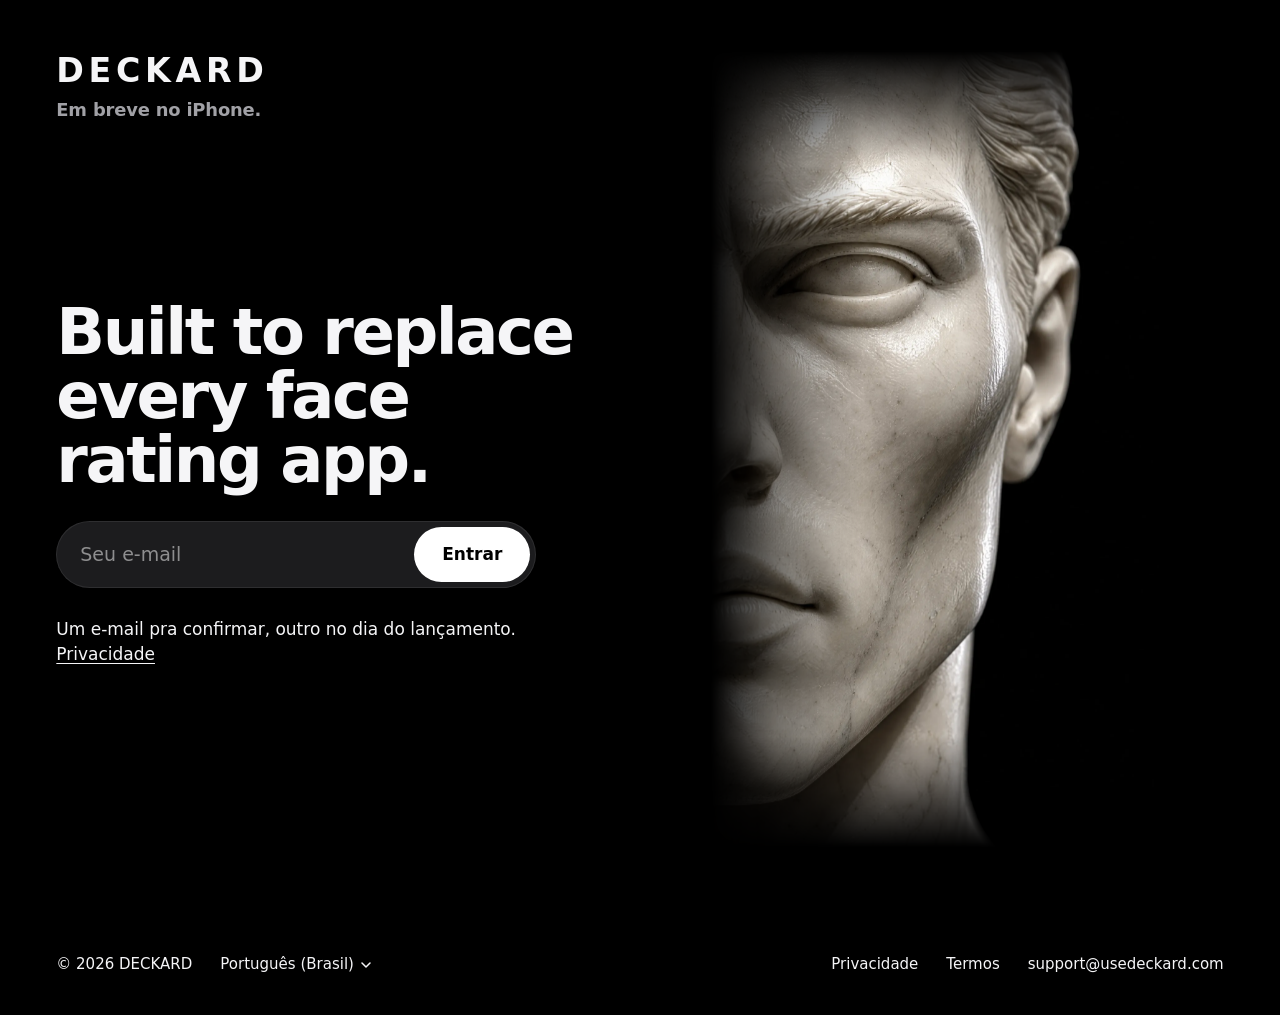
==== br/index.html @ 777c47ad "DECKARD: the website, the Terms of Use and the Privacy Policy" ====
<!doctype html>
<html lang="pt-BR" data-lang="pt-BR" data-locale="pt-BR">
<head>
<meta charset="utf-8">
<meta name="viewport" content="width=device-width, initial-scale=1, viewport-fit=cover">
<title>DECKARD</title>
<meta name="description" content="Built to replace every face rating app. Em breve no iPhone.">
<meta name="theme-color" content="#000000">
<meta name="color-scheme" content="dark">
<meta property="og:type" content="website">
<meta property="og:title" content="DECKARD">
<meta property="og:description" content="Built to replace every face rating app. Em breve no iPhone.">
<meta property="og:url" content="https://usedeckard.com/br/">
<meta property="og:image" content="https://usedeckard.com/og.jpg">
<meta property="og:image:width" content="1200">
<meta property="og:image:height" content="630">
<meta name="twitter:card" content="summary_large_image">
<!-- langs:head -->
<link rel="alternate" hreflang="en" href="https://usedeckard.com/">
<link rel="alternate" hreflang="es-ES" href="https://usedeckard.com/es/">
<link rel="alternate" hreflang="es-419" href="https://usedeckard.com/latam/">
<link rel="alternate" hreflang="de" href="https://usedeckard.com/de/">
<link rel="alternate" hreflang="fr" href="https://usedeckard.com/fr/">
<link rel="alternate" hreflang="it" href="https://usedeckard.com/it/">
<link rel="alternate" hreflang="pt-BR" href="https://usedeckard.com/br/">
<link rel="alternate" hreflang="x-default" href="https://usedeckard.com/">
<!-- /langs:head -->
<link rel="icon" href="/favicon.png">
<link rel="apple-touch-icon" href="/assets/apple-touch-icon.png">
<link rel="preconnect" href="https://qlsidnowsqpfovdvyhog.supabase.co" crossorigin>
<link rel="preload" as="image" href="/img/macro.webp" fetchpriority="high">
<link rel="stylesheet" href="/site.css?v=59">
<script>document.documentElement.classList.add('js')</script>
</head>
<body>
<!-- usedeckard.com, the prelaunch page (Jaume, 2026-10-09: the redesign's C,
     "and remove the true scan part. that would be perfect"): the name,
     "Coming to iPhone.", the close-up off the edge, "Built to replace every
     face rating app.", the email box. The long page that was here is kept for
     after the launch: git tag website-full-2026-10-09. -->
<main>
  <div class="pic" aria-hidden="true">
    <img class="macro" src="/img/macro.webp" alt="" width="1440" height="2560" fetchpriority="high">
  </div>
  <div class="col">
    <header class="brand">
      <h1 class="wordmark mark">DECKARD</h1>
      <p class="sub">Em breve no iPhone.</p>
    </header>
    <div class="ask">
      <h2 class="headline line">Built to replace every face rating&nbsp;app.</h2>
      <p class="count-line" id="waiting" hidden></p>
      <form class="signup" id="signup" novalidate>
        <label class="sr" for="email">E-mail</label>
        <input id="email" name="email" type="email" inputmode="email" autocomplete="email" autocapitalize="off" spellcheck="false" placeholder="Seu e-mail" required>
        <input class="trap" name="hp" tabindex="-1" autocomplete="off" aria-hidden="true">
        <button type="submit">Entrar</button>
      </form>
      <p class="status" id="status" role="status" aria-live="polite"></p>
      <p class="consent">Um e-mail pra confirmar, outro no dia do lançamento. <a href="https://usedeckard.com/privacy/">Privacidade</a></p>
    </div>
  </div>
</main>

<footer>
  <div class="in">
    <div class="left">
      <span>© 2026 DECKARD</span>
      <!-- langs:menu -->
      <label class="lang"><span class="sr">Idioma</span><span class="cur" aria-hidden="true" lang="pt-BR">Português (Brasil)</span><select id="lang"><option value="en" lang="en" data-href="/">English</option><option value="es" lang="es-ES" data-href="/es/">Español (España)</option><option value="es-419" lang="es-419" data-href="/latam/">Español (Latinoamérica)</option><option value="de" lang="de" data-href="/de/">Deutsch</option><option value="fr" lang="fr" data-href="/fr/">Français</option><option value="it" lang="it" data-href="/it/">Italiano</option><option value="pt-BR" lang="pt-BR" data-href="/br/" selected>Português (Brasil)</option></select></label>
      <!-- /langs:menu -->
    </div>
    <nav aria-label="Privacidade · Termos">
      <a href="https://usedeckard.com/privacy/">Privacidade</a>
      <a href="https://usedeckard.com/terms/">Termos</a>
      <a href="mailto:support@usedeckard.com">support@usedeckard.com</a>
    </nav>
  </div>
</footer>

<div class="sheet" id="sheet" role="dialog" aria-modal="true" aria-labelledby="sheet-title" hidden>
  <div class="sheet-in">
    <h2 class="headline" id="sheet-title"></h2>
    <p class="sheet-line" id="sheet-line"></p>
    <div class="sheet-actions">
      <button type="button" id="sheet-go" hidden></button>
      <button type="button" id="sheet-close" class="quiet">Fechar</button>
    </div>
  </div>
</div>

<script id="t" type="application/json">{"badEmail":"Esse e-mail não parece certo.","check":"Confira {email} pra confirmar seu lugar na fila.","tooMany":"Muitas tentativas daqui. Tente de novo em uma hora.","wrongTryAgain":"Algo deu errado. Tente de novo daqui a pouco.","offline":"Não foi possível conectar ao DECKARD. Confira sua conexão e tente de novo.","waiting":"{n} pessoas esperando.","confirming":"Confirmando…","youreIn":"Você está dentro.","position":"Você é o número {n} da fila. A gente te avisa por e-mail no dia em que o DECKARD chegar.","expired":"Este link expirou.","expiredLine":"Entre de novo e a gente manda um novo.","joinAgain":"Entrar de novo","wrong":"Algo deu errado.","reopen":"Abra de novo o link do e-mail daqui a pouco.","unreachable":"Não foi possível conectar ao DECKARD.","unreachableLink":"Confira sua conexão e abra o link de novo.","unreachableTry":"Confira sua conexão e tente de novo.","leave":"Sair da lista de espera?","leaveLine":"Seu endereço será apagado.","remove":"Sair","removed":"Pronto.","removedLine":"Seu endereço foi apagado. Você não vai mais receber nada da gente."}</script>
<script src="/site.js?v=59"></script>
</body>
</html>
---- site.css ----
/* DECKARD — usedeckard.com, the prelaunch page (2026-10-09, his pick C of the
   redesign, with its second line taken out): the name, "Coming to iPhone.",
   the close-up off the edge, "Built to replace every face rating app.", the
   email box. Nothing is drawn on top of anything: the close-up has its own
   band on a phone, its own column on a laptop. Only transform and opacity
   animate, once, on arrival. */
:root {
  --night: #000000;
  --ink: #f5f5f7;
  --ink-2: #a1a1a6;
  --display: -apple-system, BlinkMacSystemFont, "SF Pro Display", "Helvetica Neue", "Segoe UI", system-ui, sans-serif;
  --text: -apple-system, BlinkMacSystemFont, "SF Pro Text", "Helvetica Neue", "Segoe UI", system-ui, sans-serif;
  --gutter: clamp(16px, 4.4vw, 64px);
  --ease: cubic-bezier(0.22, 1, 0.36, 1);
  color-scheme: dark;
}

* { box-sizing: border-box; }
html { -webkit-text-size-adjust: 100%; background: var(--night); }
body { margin: 0; background: var(--night); color: var(--ink); font: 17px/1.47 var(--text); -webkit-font-smoothing: antialiased; -moz-osx-font-smoothing: grayscale; overflow-x: clip; }
img { display: block; -webkit-user-drag: none; user-select: none; }
h1, h2, p { margin: 0; }
a { color: inherit; }
button, input { font: inherit; color: inherit; }
::selection { background: var(--ink); color: var(--night); }
.sr { position: absolute; width: 1px; height: 1px; overflow: hidden; clip-path: inset(50%); white-space: nowrap; }

.wordmark { font-family: var(--display); font-weight: 800; text-transform: uppercase; letter-spacing: 0.14em; line-height: 1; margin-right: -0.14em; }
.headline { font-family: var(--display); font-weight: 700; line-height: 1; letter-spacing: -0.038em; text-wrap: balance; }
.num { font-variant-numeric: tabular-nums; font-feature-settings: "tnum"; }

/* -------------------------------------------------------------- layout -- */
main {
  min-height: 100vh; min-height: 100svh;
  display: grid;
  grid-template-columns: minmax(0, 1fr) minmax(0, 1.1fr);
  padding: 0 0 0 max(var(--gutter), env(safe-area-inset-left, 0px));
}
.col { grid-column: 1; grid-row: 1; display: grid; grid-template-rows: auto 1fr; padding: calc(env(safe-area-inset-top, 0px) + clamp(28px, 6vh, 64px)) 0 clamp(28px, 6vh, 64px); min-width: 0; }
.ask { align-self: center; display: grid; grid-template-columns: minmax(0, 1fr); min-width: 0; gap: clamp(18px, 3.2vh, 32px); justify-items: start; max-width: 560px; }
.mark { font-size: clamp(26px, 2.6vw, 40px); }
.sub { margin-top: 12px; font: 600 clamp(17px, 1.4vw, 20px)/1.2 var(--display); letter-spacing: -0.01em; color: var(--ink-2); }
.line { font-size: clamp(40px, min(5vw, 9vh), 80px); }
.count-line { font: 600 clamp(19px, 1.7vw, 24px)/1.2 var(--display); letter-spacing: -0.015em; color: var(--ink-2); }

.pic { grid-column: 2; grid-row: 1; position: relative; min-width: 0; overflow: hidden; }
/* The whole close-up, smaller (his note, 2026-10-22: "the face of it its too
   big"): forehead to neck at most 86% of the screen's height, its cut edge
   fading out toward the words, where the cover crop had filled the column with the
   eye-to-chin. It meets the black on thin edges — toward the words, at the
   forehead's cut and at its foot — never a straight line ("it cuts the face
   directly, and it makes it look cheap"), and the face itself is not dimmed
   ("you faded the face too quickly"). */
.macro {
  position: absolute; left: 50%; top: 50%; translate: -56% -50%;
  height: min(86%, 1200px); width: auto; max-width: 100%; object-fit: contain; object-position: left center;
  --fade-x: linear-gradient(90deg, rgba(0, 0, 0, 0) 0%, rgba(0, 0, 0, 0.5) 14%, #000 34%);
  --fade-y: linear-gradient(rgba(0, 0, 0, 0) 0%, #000 14%, #000 86%, rgba(0, 0, 0, 0) 100%);
  -webkit-mask-image: var(--fade-x), var(--fade-y); -webkit-mask-composite: source-in;
  mask-image: var(--fade-x), var(--fade-y); mask-composite: intersect;
}

.signup { display: flex; gap: 10px; width: min(100%, 480px); padding: 6px; border-radius: 999px; background: #1c1c1e; box-shadow: inset 0 0 0 1px rgba(255, 255, 255, 0.08); transition: box-shadow 0.3s var(--ease); }
.signup:focus-within { box-shadow: inset 0 0 0 1.5px rgba(255, 255, 255, 0.6); }
.signup input[type="email"] { flex: 1 1 0; min-width: 0; width: 0; border: 0; background: transparent; padding: 0 18px; font-size: 19px; outline: none; color: #fff; }
.signup input::placeholder { color: rgba(255, 255, 255, 0.5); }
.signup button { flex: none; border: 0; border-radius: 999px; background: #fff; color: #000; font-weight: 600; font-size: 17px; padding: 15px 28px; cursor: pointer; transition: transform 0.2s var(--ease), opacity 0.2s; }
.signup button:active { transform: scale(0.97); }
.signup button:disabled { opacity: 0.6; cursor: default; }
.signup.done { display: none; }
.trap { position: absolute; left: -9999px; width: 1px; height: 1px; opacity: 0; }
.status:empty { display: none; }
.status { font: 600 clamp(20px, 2vw, 26px)/1.3 var(--display); letter-spacing: -0.015em; }
.consent { font: 400 17px/1.45 var(--text); color: var(--ink); }
.consent a { text-underline-offset: 3px; }

footer { background: var(--night); color: var(--ink); padding: clamp(28px, 6vh, 64px) var(--gutter) calc(env(safe-area-inset-bottom, 0px) + 40px); }
footer .in { padding-top: 0; display: flex; flex-wrap: wrap; justify-content: space-between; gap: 18px 32px; font: 500 15px/1.4 var(--text); }
footer nav { display: flex; flex-wrap: wrap; gap: 8px 28px; }
footer a { text-decoration: none; }
footer a:hover { text-decoration: underline; text-underline-offset: 3px; }

.sheet { position: fixed; inset: 0; z-index: 80; background: rgba(0, 0, 0, 0.94); color: #fff; display: grid; place-items: center; padding: var(--gutter); opacity: 0; transition: opacity 0.5s var(--ease); }
.sheet.in { opacity: 1; }
.sheet[hidden] { display: none; }
.sheet-in { display: grid; gap: 22px; justify-items: center; text-align: center; max-width: 640px; transform: translateY(18px); transition: transform 0.7s var(--ease); }
.sheet.in .sheet-in { transform: none; }
.sheet-in:focus { outline: none; }
.sheet .headline { font-size: clamp(40px, min(5.6vw, 10vh), 92px); }
.sheet-line { font: 600 clamp(22px, 2.4vw, 30px)/1.25 var(--display); letter-spacing: -0.02em; }
.sheet-actions { display: flex; gap: 12px; margin-top: 10px; }
.sheet button { border: 0; border-radius: 999px; background: #fff; color: #000; font-weight: 600; font-size: 17px; padding: 15px 28px; cursor: pointer; }
.sheet button.quiet { background: #1c1c1e; color: #fff; }
.sheet button:focus-visible, .signup button:focus-visible, .consent a:focus-visible, footer a:focus-visible { outline: 2px solid #fff; outline-offset: 3px; }
body.locked { overflow: hidden; }

/* -------------------------------------------------------------- arrival -- */
@keyframes rise { from { opacity: 0; transform: translateY(14px); } to { opacity: 1; transform: none; } }
@keyframes push { from { opacity: 0; transform: scale(1.12); } to { opacity: 1; transform: scale(1.03); } }
html.js .macro { animation: push 3.6s var(--ease) both 0.1s; transform-origin: 40% 55%; }
html.js .brand > * { animation: rise 1.6s var(--ease) backwards; }
html.js .mark { animation-delay: 0.35s; }
html.js .sub { animation-delay: 0.6s; }
html.js .ask > * { animation: rise 1.6s var(--ease) backwards; }
html.js .ask > :nth-child(1) { animation-delay: 0.8s; }
html.js .ask > :nth-child(n + 2) { animation-delay: 1.1s; }

/* --------------------------------------------------------------- phone -- */
/* Upright phones and upright tablets stack: the name, the picture in its own
   band, the words and the email box under it. A phone turned sideways
   keeps the laptop's two columns (measured 2026-10-09: stacked, the email
   box ran off a 667 x 375 screen). */
@media (orientation: portrait) and (max-width: 1100px) {
  main {
    grid-template-columns: minmax(0, 1fr);
    grid-template-rows: auto minmax(0, 1fr) auto;
    height: 100vh; height: 100svh; min-height: 560px;
    padding: calc(env(safe-area-inset-top, 0px) + 24px) var(--gutter) calc(env(safe-area-inset-bottom, 0px) + 22px);
  }
  .col { display: contents; }
  .brand { grid-row: 1; text-align: center; }
  .pic { grid-column: 1; grid-row: 2; margin: 12px calc(-1 * var(--gutter)) 0; }
  .ask { grid-column: 1; grid-row: 3; justify-self: center; width: min(100%, 560px); justify-items: stretch; text-align: center; gap: 16px; max-width: none; padding-top: clamp(16px, 3.2vw, 36px); }
  .mark { font-size: clamp(30px, 5vw, 44px); }
  .sub { margin-top: 10px; font-size: clamp(17px, 2.4vw, 22px); }
  .line { font-size: clamp(34px, 10vw, 60px); }
  /* the whole close-up in its band, the cut edge at the screen's edge */
  .macro { left: 0; translate: 0 -50%; height: 94%; --fade-x: linear-gradient(90deg, rgba(0, 0, 0, 0.35) 0%, #000 12%); }
  .signup { width: 100%; }
  .signup input[type="email"] { font-size: 17px; padding: 0 14px; }
  .signup button { padding: 14px 20px; }
  .consent { font-size: 15px; }
}
/* a phone turned sideways: the laptop's two columns, tighter */
@media (max-height: 500px) and (orientation: landscape) {
  .col { padding-top: calc(env(safe-area-inset-top, 0px) + 18px); padding-bottom: 18px; }
  .ask { gap: 12px; }
  .line { font-size: clamp(30px, 8vh, 40px); }
  .sub { margin-top: 6px; }
  .consent { font-size: 15px; }
}

@media (prefers-reduced-motion: reduce) {
  html.js .macro, html.js .brand > *, html.js .ask > * { animation: none; }
  .sheet, .sheet-in { transition: none; }
}

/* ------------------------------------------------------------- language -- */
/* The footer's language menu, beside the copyright: the current language's
   name and a chevron; the system's own picker opens from it. */
footer .left { display: flex; flex-wrap: wrap; align-items: center; gap: 8px 28px; }
footer .lang { position: relative; display: inline-flex; align-items: center; gap: 7px; cursor: pointer; }
footer .lang .cur::after { content: ""; display: inline-block; width: 10px; height: 6px; margin-left: 7px; vertical-align: middle;
  background: url("data:image/svg+xml,%3Csvg xmlns='http://www.w3.org/2000/svg' width='10' height='6' viewBox='0 0 10 6'%3E%3Cpath d='M1 1l4 4 4-4' fill='none' stroke='%23f5f5f7' stroke-width='1.5' stroke-linecap='round' stroke-linejoin='round'/%3E%3C/svg%3E") no-repeat center; }
footer .lang select { position: absolute; inset: 0; width: 100%; height: 100%; opacity: 0; cursor: pointer; font: inherit; appearance: none; -webkit-appearance: none; }
footer .lang:focus-within { outline: 2px solid #fff; outline-offset: 3px; border-radius: 4px; }
footer .lang:hover .cur { text-decoration: underline; text-underline-offset: 3px; }
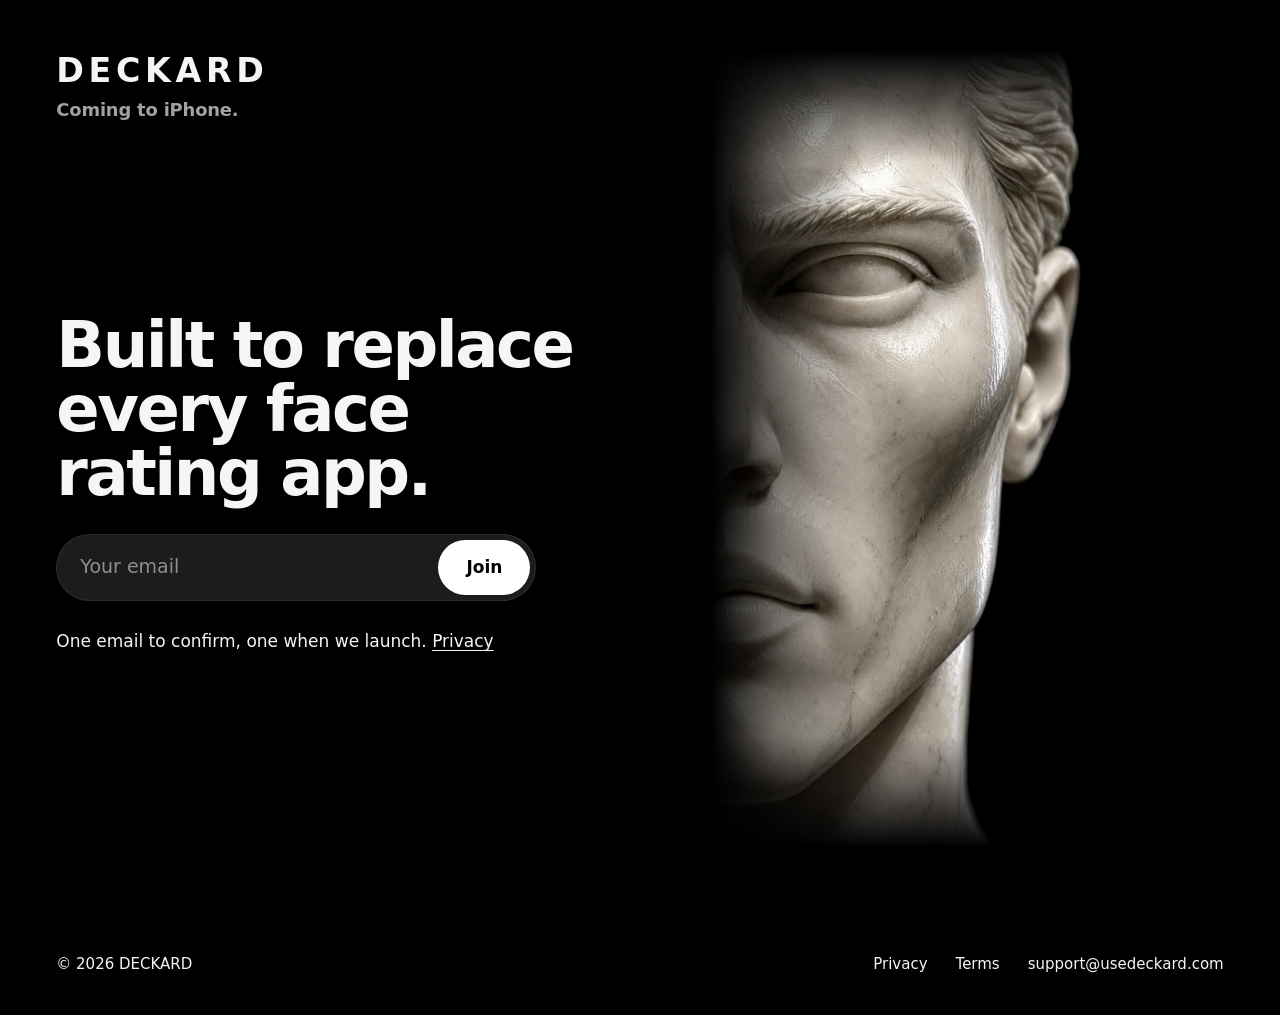
==== commit e57bbec8: "DECKARD: the website, the Terms of Use and the Privacy Policy" ====
--- a/br/index.html
+++ b/br/index.html
@@ -1,95 +1,14 @@
 <!doctype html>
-<html lang="pt-BR" data-lang="pt-BR" data-locale="pt-BR">
+<html lang="en">
 <head>
 <meta charset="utf-8">
-<meta name="viewport" content="width=device-width, initial-scale=1, viewport-fit=cover">
+<meta name="viewport" content="width=device-width, initial-scale=1">
+<meta name="robots" content="noindex">
 <title>DECKARD</title>
-<meta name="description" content="Built to replace every face rating app. Em breve no iPhone.">
-<meta name="theme-color" content="#000000">
-<meta name="color-scheme" content="dark">
-<meta property="og:type" content="website">
-<meta property="og:title" content="DECKARD">
-<meta property="og:description" content="Built to replace every face rating app. Em breve no iPhone.">
-<meta property="og:url" content="https://usedeckard.com/br/">
-<meta property="og:image" content="https://usedeckard.com/og.jpg">
-<meta property="og:image:width" content="1200">
-<meta property="og:image:height" content="630">
-<meta name="twitter:card" content="summary_large_image">
-<!-- langs:head -->
-<link rel="alternate" hreflang="en" href="https://usedeckard.com/">
-<link rel="alternate" hreflang="es-ES" href="https://usedeckard.com/es/">
-<link rel="alternate" hreflang="es-419" href="https://usedeckard.com/latam/">
-<link rel="alternate" hreflang="de" href="https://usedeckard.com/de/">
-<link rel="alternate" hreflang="fr" href="https://usedeckard.com/fr/">
-<link rel="alternate" hreflang="it" href="https://usedeckard.com/it/">
-<link rel="alternate" hreflang="pt-BR" href="https://usedeckard.com/br/">
-<link rel="alternate" hreflang="x-default" href="https://usedeckard.com/">
-<!-- /langs:head -->
-<link rel="icon" href="/favicon.png">
-<link rel="apple-touch-icon" href="/assets/apple-touch-icon.png">
-<link rel="preconnect" href="https://qlsidnowsqpfovdvyhog.supabase.co" crossorigin>
-<link rel="preload" as="image" href="/img/macro.webp" fetchpriority="high">
-<link rel="stylesheet" href="/site.css?v=59">
-<script>document.documentElement.classList.add('js')</script>
+<link rel="canonical" href="https://usedeckard.com/">
+<script>location.replace('/'+location.search+location.hash)</script>
+<meta http-equiv="refresh" content="0; url=/">
+<style>html,body{margin:0;height:100%;background:#000}</style>
 </head>
-<body>
-<!-- usedeckard.com, the prelaunch page (Jaume, 2026-10-09: the redesign's C,
-     "and remove the true scan part. that would be perfect"): the name,
-     "Coming to iPhone.", the close-up off the edge, "Built to replace every
-     face rating app.", the email box. The long page that was here is kept for
-     after the launch: git tag website-full-2026-10-09. -->
-<main>
-  <div class="pic" aria-hidden="true">
-    <img class="macro" src="/img/macro.webp" alt="" width="1440" height="2560" fetchpriority="high">
-  </div>
-  <div class="col">
-    <header class="brand">
-      <h1 class="wordmark mark">DECKARD</h1>
-      <p class="sub">Em breve no iPhone.</p>
-    </header>
-    <div class="ask">
-      <h2 class="headline line">Built to replace every face rating&nbsp;app.</h2>
-      <p class="count-line" id="waiting" hidden></p>
-      <form class="signup" id="signup" novalidate>
-        <label class="sr" for="email">E-mail</label>
-        <input id="email" name="email" type="email" inputmode="email" autocomplete="email" autocapitalize="off" spellcheck="false" placeholder="Seu e-mail" required>
-        <input class="trap" name="hp" tabindex="-1" autocomplete="off" aria-hidden="true">
-        <button type="submit">Entrar</button>
-      </form>
-      <p class="status" id="status" role="status" aria-live="polite"></p>
-      <p class="consent">Um e-mail pra confirmar, outro no dia do lançamento. <a href="https://usedeckard.com/privacy/">Privacidade</a></p>
-    </div>
-  </div>
-</main>
-
-<footer>
-  <div class="in">
-    <div class="left">
-      <span>© 2026 DECKARD</span>
-      <!-- langs:menu -->
-      <label class="lang"><span class="sr">Idioma</span><span class="cur" aria-hidden="true" lang="pt-BR">Português (Brasil)</span><select id="lang"><option value="en" lang="en" data-href="/">English</option><option value="es" lang="es-ES" data-href="/es/">Español (España)</option><option value="es-419" lang="es-419" data-href="/latam/">Español (Latinoamérica)</option><option value="de" lang="de" data-href="/de/">Deutsch</option><option value="fr" lang="fr" data-href="/fr/">Français</option><option value="it" lang="it" data-href="/it/">Italiano</option><option value="pt-BR" lang="pt-BR" data-href="/br/" selected>Português (Brasil)</option></select></label>
-      <!-- /langs:menu -->
-    </div>
-    <nav aria-label="Privacidade · Termos">
-      <a href="https://usedeckard.com/privacy/">Privacidade</a>
-      <a href="https://usedeckard.com/terms/">Termos</a>
-      <a href="mailto:support@usedeckard.com">support@usedeckard.com</a>
-    </nav>
-  </div>
-</footer>
-
-<div class="sheet" id="sheet" role="dialog" aria-modal="true" aria-labelledby="sheet-title" hidden>
-  <div class="sheet-in">
-    <h2 class="headline" id="sheet-title"></h2>
-    <p class="sheet-line" id="sheet-line"></p>
-    <div class="sheet-actions">
-      <button type="button" id="sheet-go" hidden></button>
-      <button type="button" id="sheet-close" class="quiet">Fechar</button>
-    </div>
-  </div>
-</div>
-
-<script id="t" type="application/json">{"badEmail":"Esse e-mail não parece certo.","check":"Confira {email} pra confirmar seu lugar na fila.","tooMany":"Muitas tentativas daqui. Tente de novo em uma hora.","wrongTryAgain":"Algo deu errado. Tente de novo daqui a pouco.","offline":"Não foi possível conectar ao DECKARD. Confira sua conexão e tente de novo.","waiting":"{n} pessoas esperando.","confirming":"Confirmando…","youreIn":"Você está dentro.","position":"Você é o número {n} da fila. A gente te avisa por e-mail no dia em que o DECKARD chegar.","expired":"Este link expirou.","expiredLine":"Entre de novo e a gente manda um novo.","joinAgain":"Entrar de novo","wrong":"Algo deu errado.","reopen":"Abra de novo o link do e-mail daqui a pouco.","unreachable":"Não foi possível conectar ao DECKARD.","unreachableLink":"Confira sua conexão e abra o link de novo.","unreachableTry":"Confira sua conexão e tente de novo.","leave":"Sair da lista de espera?","leaveLine":"Seu endereço será apagado.","remove":"Sair","removed":"Pronto.","removedLine":"Seu endereço foi apagado. Você não vai mais receber nada da gente."}</script>
-<script src="/site.js?v=59"></script>
-</body>
+<body></body>
 </html>
